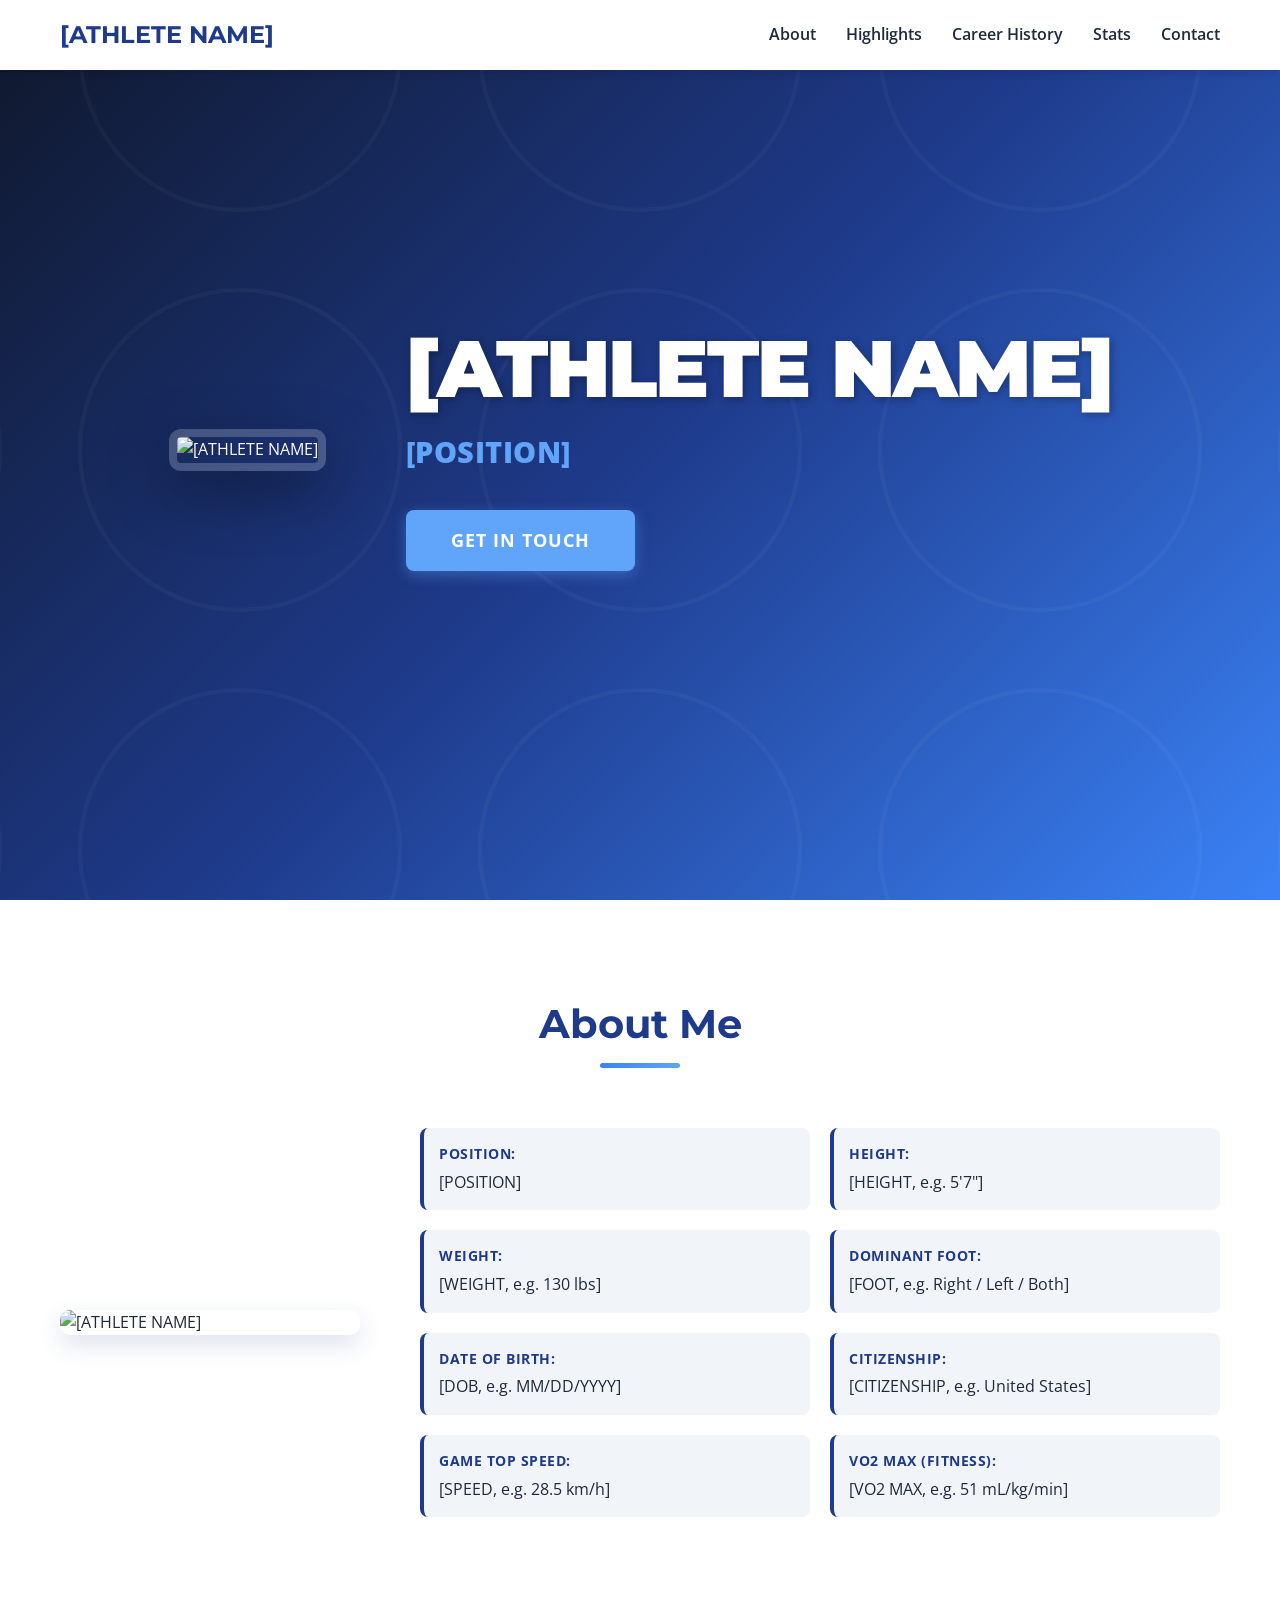
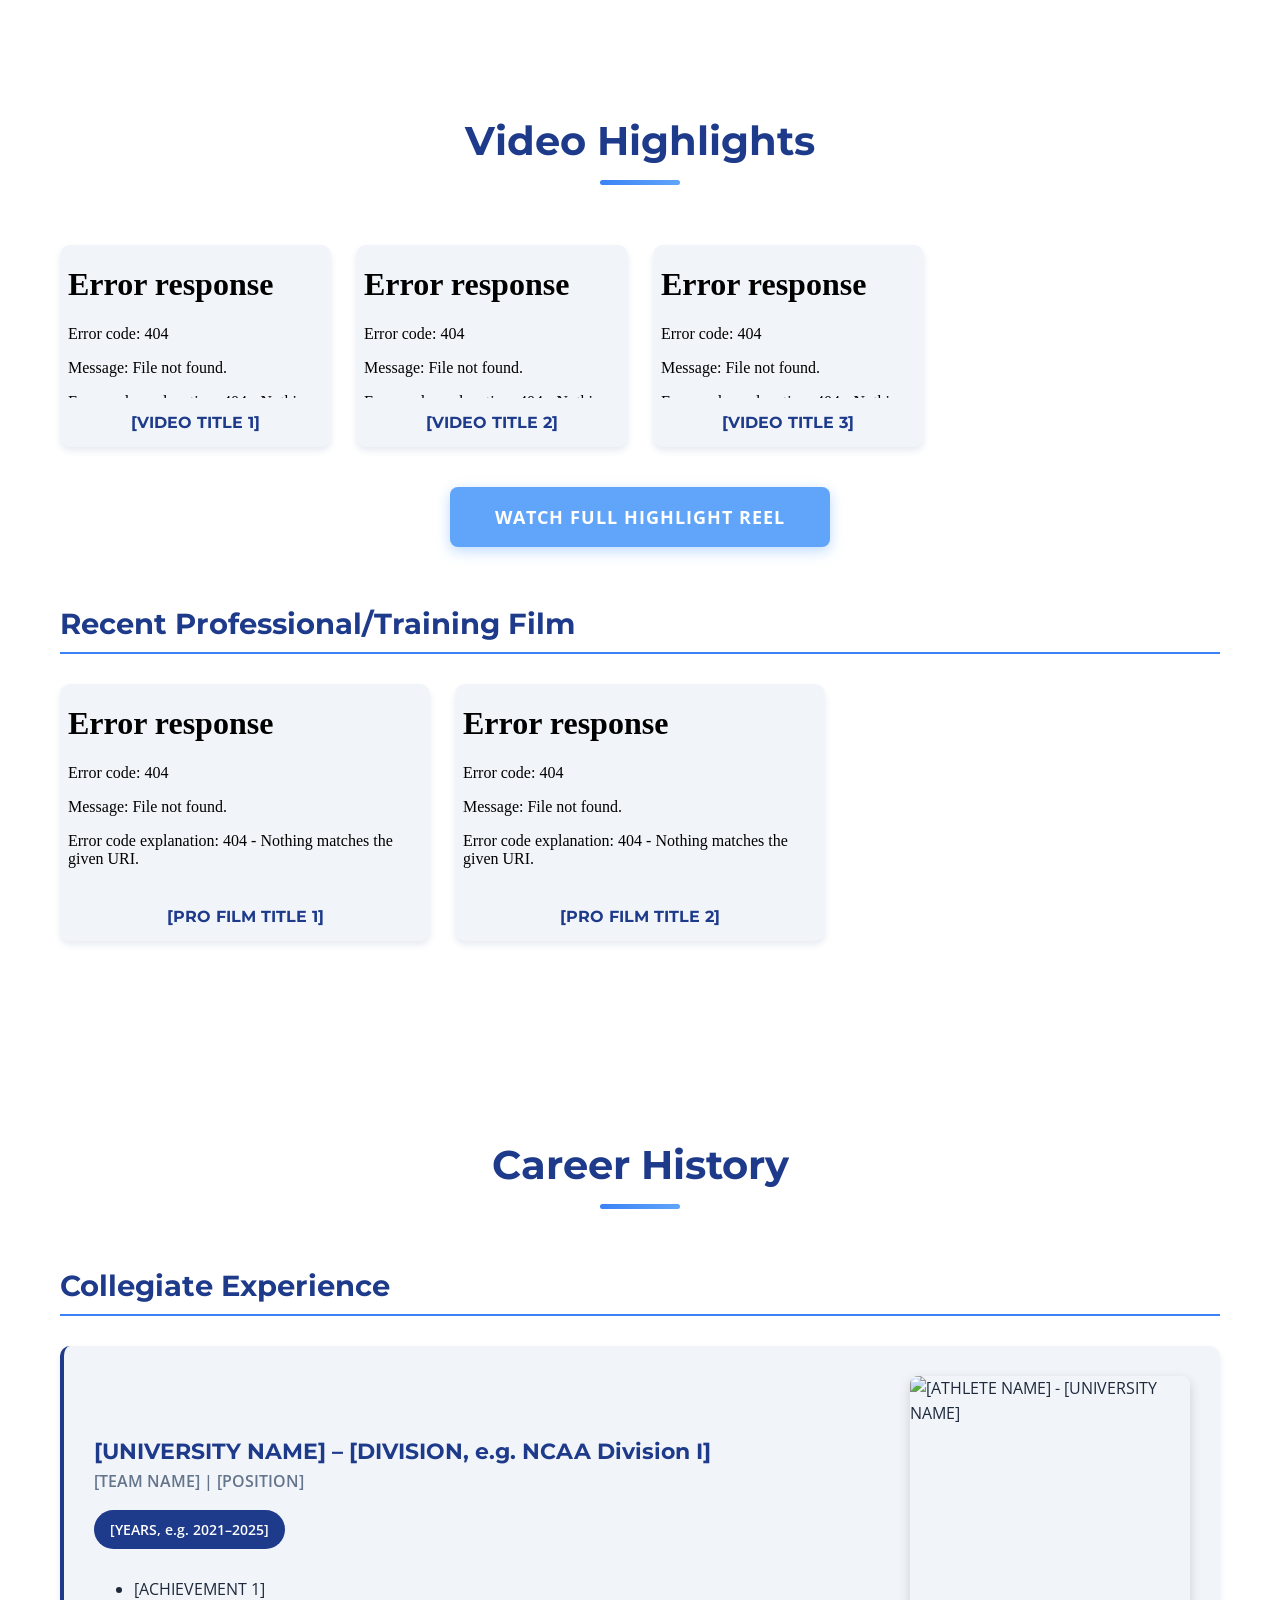
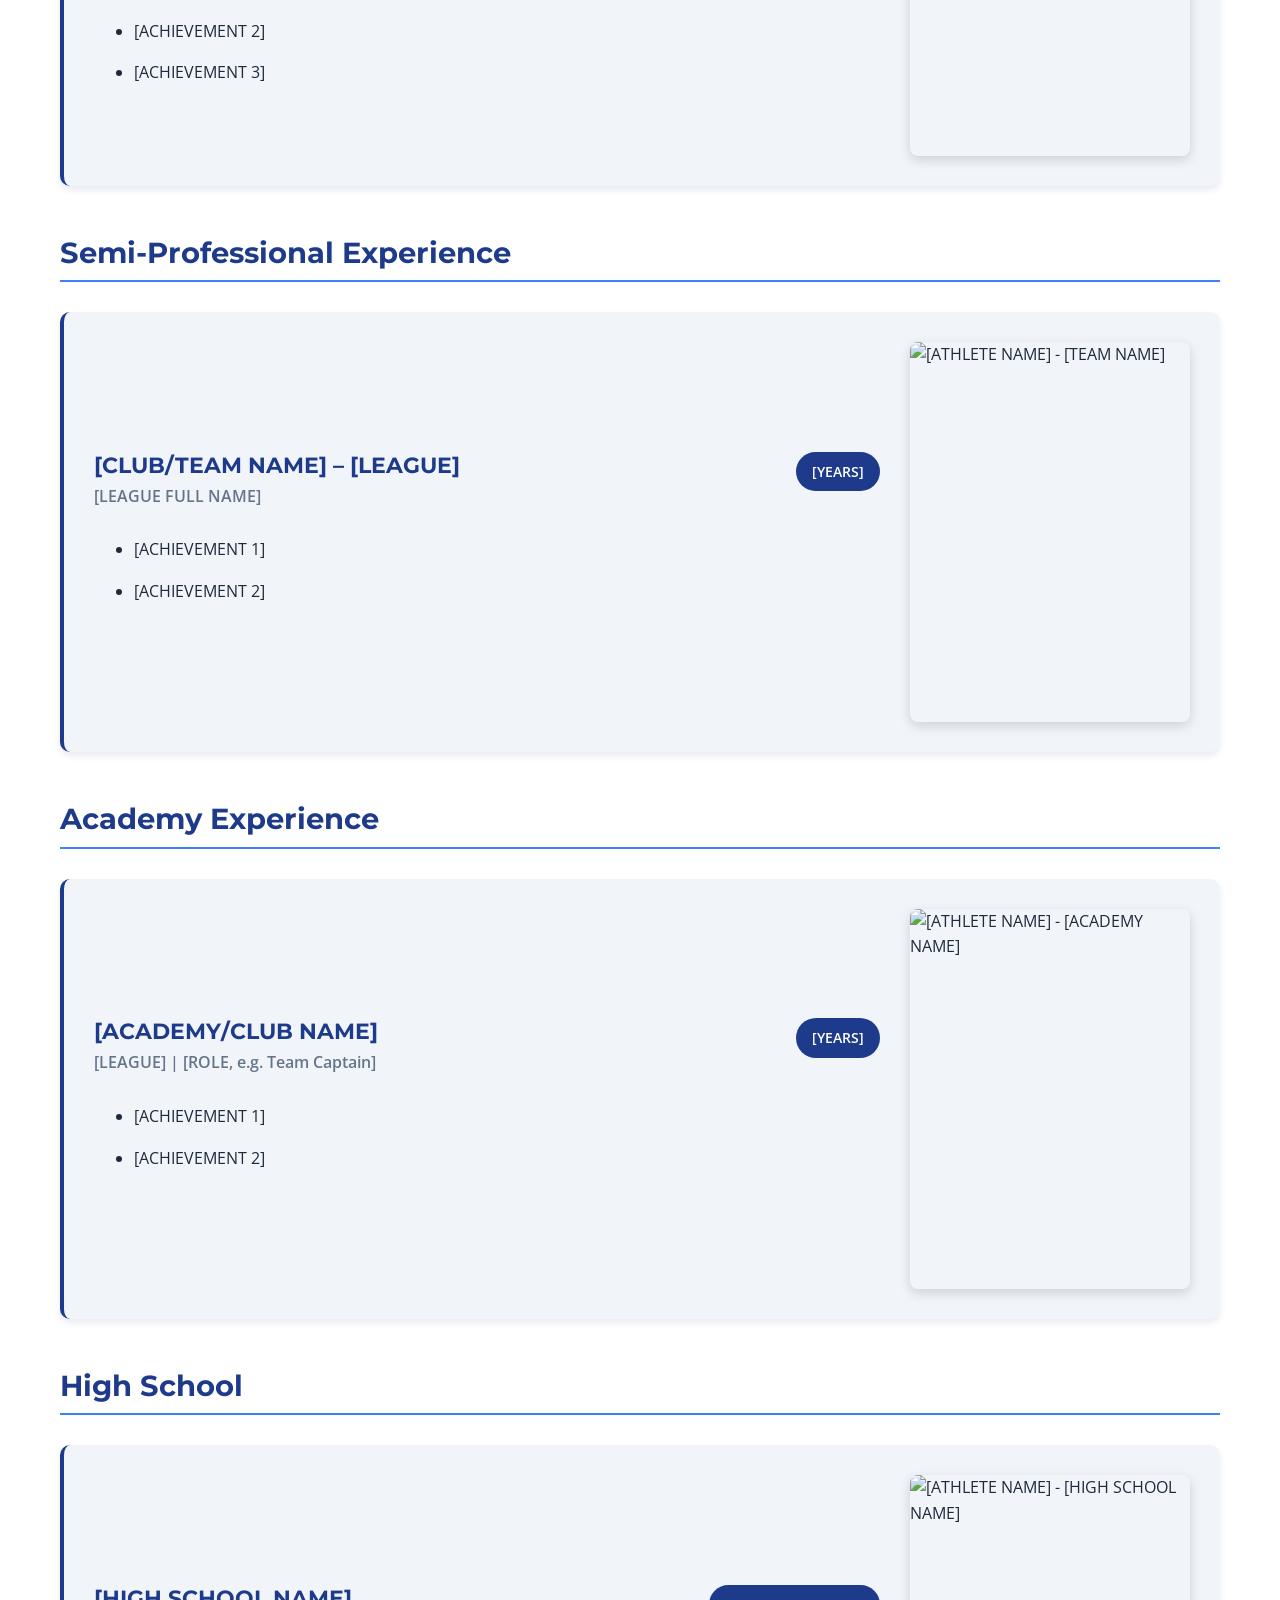
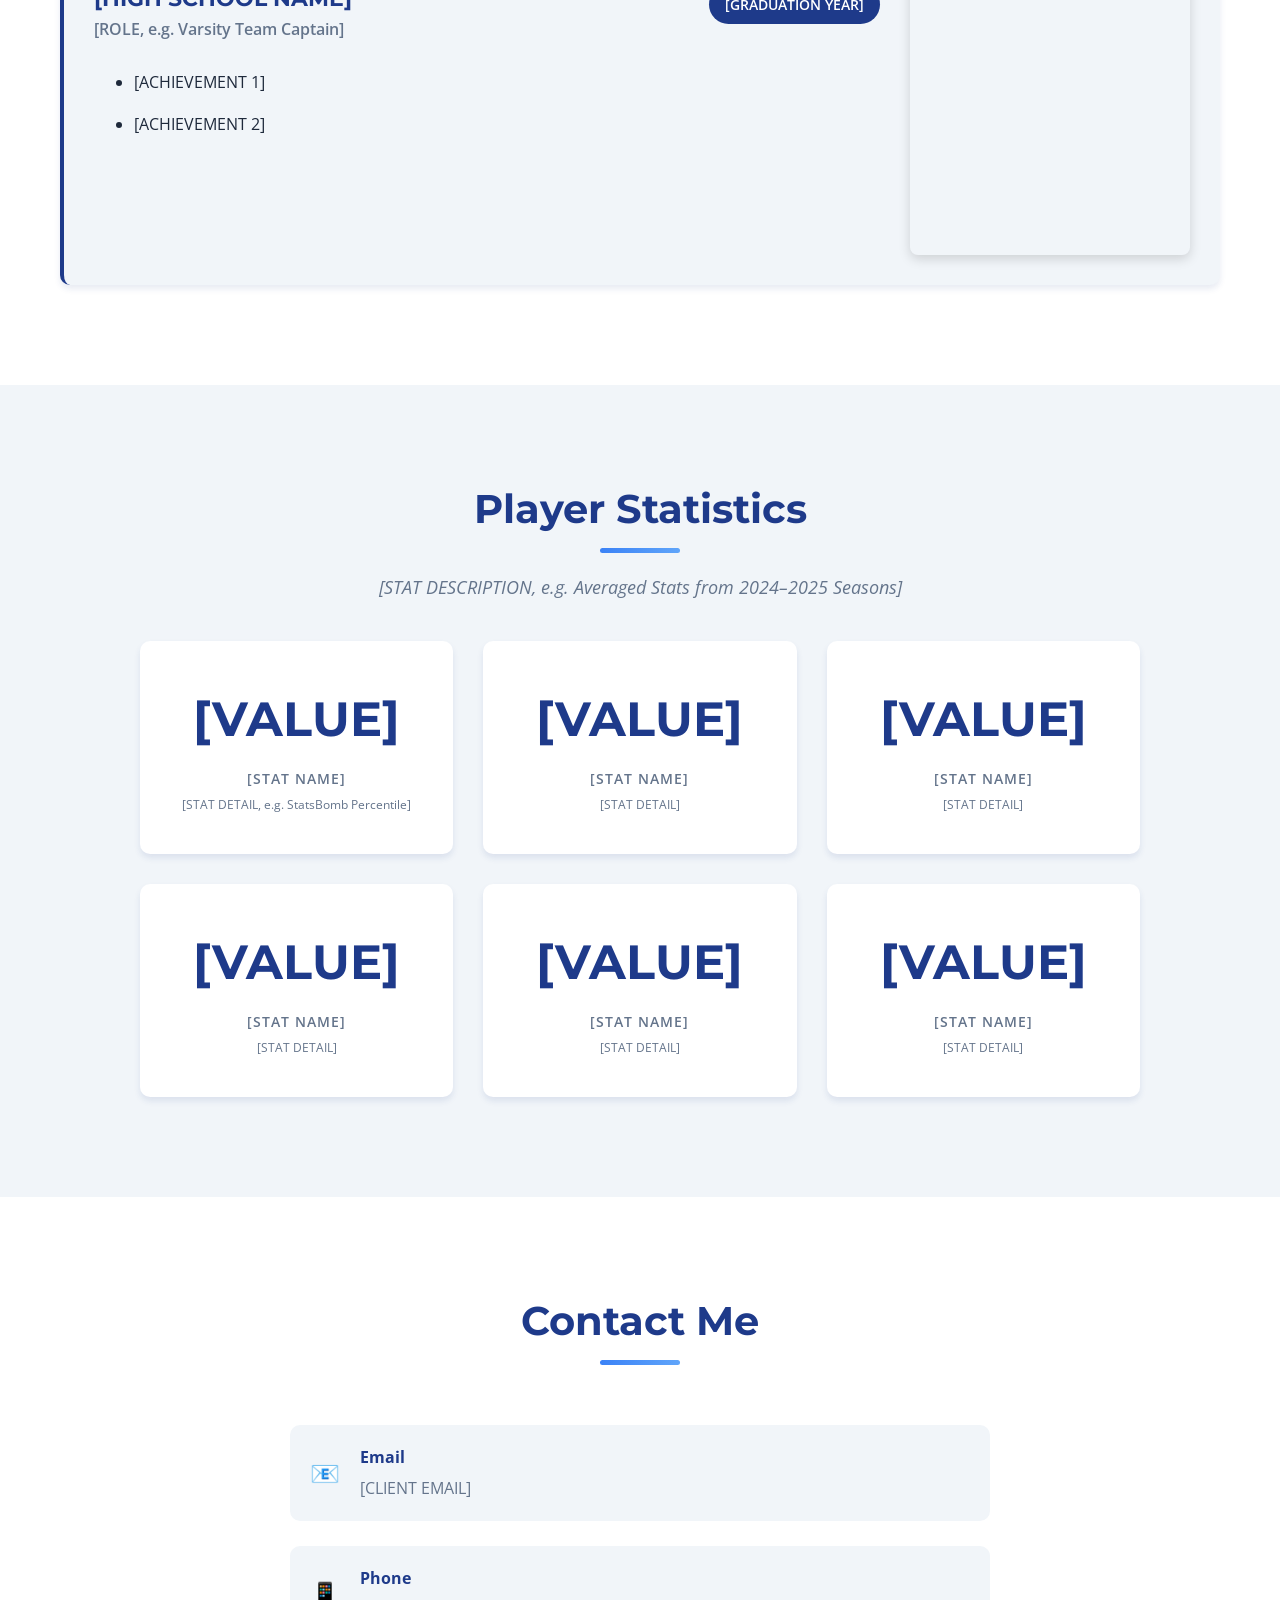
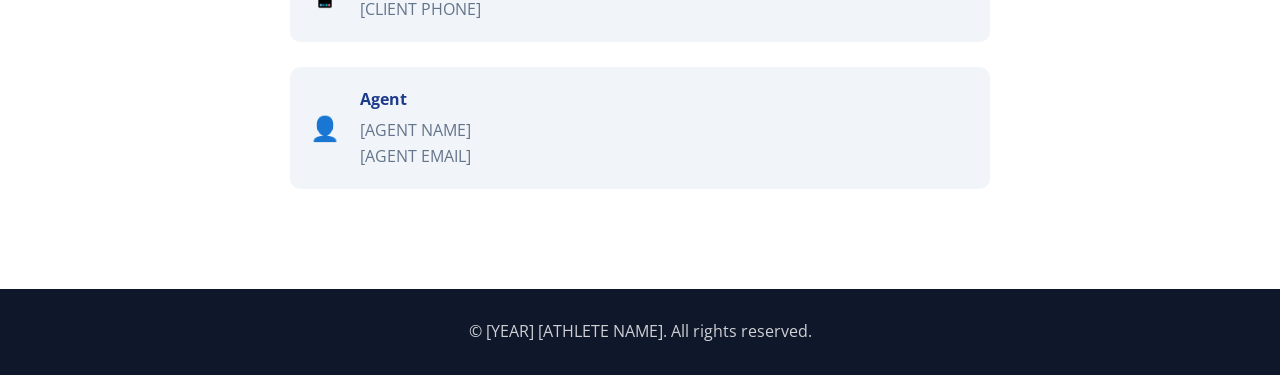
==== _template/index.html @ 20b9f5bf "Initial business template and demo client site Co-Authored-By: Claude Sonnet 4.6 <noreply@anthropic." ====
<!DOCTYPE html>
<html lang="en">
<head>
    <meta charset="UTF-8">
    <meta name="viewport" content="width=device-width, initial-scale=1.0">
    <title>[ATHLETE NAME] | [SPORT] CV</title>
    <link rel="stylesheet" href="styles.css">
    <!-- Google Analytics: Replace G-XXXXXXXXXX with client's GA measurement ID, or remove this block if not using Analytics -->
    <script async src="https://www.googletagmanager.com/gtag/js?id=G-XXXXXXXXXX"></script>
    <script>
        window.dataLayer = window.dataLayer || [];
        function gtag(){dataLayer.push(arguments);}
        gtag('js', new Date());
        gtag('config', 'G-XXXXXXXXXX');
    </script>
    <link rel="preconnect" href="https://fonts.googleapis.com">
    <link rel="preconnect" href="https://fonts.gstatic.com" crossorigin>
    <link href="https://fonts.googleapis.com/css2?family=Montserrat:wght@400;600;700&family=Open+Sans:wght@400;600&display=swap" rel="stylesheet">
</head>
<body>
    <!-- Navigation -->
    <nav class="navbar">
        <div class="nav-container">
            <a href="#" class="nav-logo">[ATHLETE NAME]</a>
            <ul class="nav-menu">
                <li><a href="#about">About</a></li>
                <li><a href="#highlights">Highlights</a></li>
                <li><a href="#career">Career History</a></li>
                <li><a href="#stats">Stats</a></li>
                <li><a href="#contact">Contact</a></li>
            </ul>
            <button class="nav-toggle" aria-label="Toggle navigation">
                <span></span>
                <span></span>
                <span></span>
            </button>
        </div>
    </nav>

    <!-- Hero Section -->
    <!-- IMAGE: Replace hero-photo.jpg with client's action/hero photo -->
    <header class="hero">
        <div class="hero-content">
            <div class="hero-image">
                <img src="hero-photo.jpg" alt="[ATHLETE NAME]">
            </div>
            <div class="hero-text">
                <h1>[ATHLETE NAME]</h1>
                <p class="hero-position"><span>[POSITION]</span></p>
                <a href="#contact" class="btn btn-primary">Get In Touch</a>
            </div>
        </div>
    </header>

    <!-- About Section -->
    <section id="about" class="section about">
        <div class="container">
            <h2 class="section-title">About Me</h2>
            <div class="about-content">
                <!-- IMAGE: Replace head.jpg with client's headshot/profile photo -->
                <div class="about-image">
                    <img src="head.jpg" alt="[ATHLETE NAME]" class="profile-photo">
                </div>
                <div class="about-text">
                    <div class="about-details">
                        <div class="detail-item">
                            <strong>Position:</strong>
                            <span>[POSITION]</span>
                        </div>
                        <div class="detail-item">
                            <strong>Height:</strong>
                            <span>[HEIGHT, e.g. 5'7"]</span>
                        </div>
                        <div class="detail-item">
                            <strong>Weight:</strong>
                            <span>[WEIGHT, e.g. 130 lbs]</span>
                        </div>
                        <div class="detail-item">
                            <strong>Dominant Foot:</strong>
                            <span>[FOOT, e.g. Right / Left / Both]</span>
                        </div>
                        <div class="detail-item">
                            <strong>Date of Birth:</strong>
                            <span>[DOB, e.g. MM/DD/YYYY]</span>
                        </div>
                        <div class="detail-item">
                            <strong>Citizenship:</strong>
                            <span>[CITIZENSHIP, e.g. United States]</span>
                        </div>
                        <!-- OPTIONAL: Remove or replace the two stats below if client doesn't have this data -->
                        <div class="detail-item">
                            <strong>Game Top Speed:</strong>
                            <span>[SPEED, e.g. 28.5 km/h]</span>
                        </div>
                        <div class="detail-item">
                            <strong>VO2 Max (Fitness):</strong>
                            <span>[VO2 MAX, e.g. 51 mL/kg/min]</span>
                        </div>
                    </div>
                </div>
            </div>
        </div>
    </section>

    <!-- Highlights Section -->
    <!-- VIDEO: Replace each YouTube embed URL with the client's highlight video URLs -->
    <!-- To get the embed URL: on YouTube, click Share > Embed, copy the src value -->
    <!-- To clip a specific part of a video, add ?start=SECONDS&end=SECONDS to the URL -->
    <section id="highlights" class="section highlights">
        <div class="container">
            <h2 class="section-title">Video Highlights</h2>
            <div class="highlights-grid">
                <div class="highlight-card">
                    <div class="video-container">
                        <iframe src="[YOUTUBE EMBED URL 1]" title="[VIDEO TITLE 1]" frameborder="0" allow="accelerometer; autoplay; clipboard-write; encrypted-media; gyroscope; picture-in-picture" allowfullscreen></iframe>
                    </div>
                    <h4>[VIDEO TITLE 1]</h4>
                </div>
                <div class="highlight-card">
                    <div class="video-container">
                        <iframe src="[YOUTUBE EMBED URL 2]" title="[VIDEO TITLE 2]" frameborder="0" allow="accelerometer; autoplay; clipboard-write; encrypted-media; gyroscope; picture-in-picture" allowfullscreen></iframe>
                    </div>
                    <h4>[VIDEO TITLE 2]</h4>
                </div>
                <div class="highlight-card">
                    <div class="video-container">
                        <iframe src="[YOUTUBE EMBED URL 3]" title="[VIDEO TITLE 3]" frameborder="0" allow="accelerometer; autoplay; clipboard-write; encrypted-media; gyroscope; picture-in-picture" allowfullscreen></iframe>
                    </div>
                    <h4>[VIDEO TITLE 3]</h4>
                </div>
                <!-- Add or remove highlight-card blocks as needed -->
            </div>
            <div class="full-video-link">
                <!-- LINK: Replace with the full YouTube link to the client's highlight reel -->
                <a href="[FULL YOUTUBE VIDEO URL]" target="_blank" class="btn btn-primary">Watch Full Highlight Reel</a>
            </div>

            <!-- OPTIONAL: Remove this entire block if client has no professional/training film -->
            <h3 class="career-category-title" style="margin-top: 60px;">Recent Professional/Training Film</h3>
            <div class="pro-film-grid">
                <div class="highlight-card">
                    <div class="video-container">
                        <iframe src="[PRO FILM EMBED URL 1]" title="[PRO FILM TITLE 1]" frameborder="0" allow="accelerometer; autoplay; clipboard-write; encrypted-media; gyroscope; picture-in-picture" allowfullscreen></iframe>
                    </div>
                    <h4>[PRO FILM TITLE 1]</h4>
                </div>
                <div class="highlight-card">
                    <div class="video-container">
                        <iframe src="[PRO FILM EMBED URL 2]" title="[PRO FILM TITLE 2]" frameborder="0" allow="accelerometer; autoplay; clipboard-write; encrypted-media; gyroscope; picture-in-picture" allowfullscreen></iframe>
                    </div>
                    <h4>[PRO FILM TITLE 2]</h4>
                </div>
            </div>
        </div>
    </section>

    <!-- Career History Section -->
    <!-- Copy/paste career-item blocks as needed. Remove any category sections that don't apply. -->
    <section id="career" class="section career">
        <div class="container">
            <h2 class="section-title">Career History</h2>

            <!-- COLLEGIATE EXPERIENCE: Remove this block if client has no college experience -->
            <div class="career-category">
                <h3 class="career-category-title">Collegiate Experience</h3>

                <div class="career-item">
                    <div class="career-content">
                        <div class="career-header">
                            <div>
                                <h4>[UNIVERSITY NAME] – [DIVISION, e.g. NCAA Division I]</h4>
                                <p class="career-role">[TEAM NAME] | [POSITION]</p>
                            </div>
                            <span class="career-year">[YEARS, e.g. 2021–2025]</span>
                        </div>
                        <ul class="career-highlights">
                            <li>[ACHIEVEMENT 1]</li>
                            <li>[ACHIEVEMENT 2]</li>
                            <li>[ACHIEVEMENT 3]</li>
                            <!-- Add or remove list items as needed -->
                        </ul>
                    </div>
                    <!-- IMAGE: Replace with the client's college team photo -->
                    <img src="college.jpg" alt="[ATHLETE NAME] - [UNIVERSITY NAME]" class="career-photo">
                </div>

                <!-- Add another career-item block here if client has multiple college stops -->
            </div>

            <!-- SEMI-PROFESSIONAL EXPERIENCE: Remove if not applicable -->
            <div class="career-category">
                <h3 class="career-category-title">Semi-Professional Experience</h3>

                <div class="career-item">
                    <div class="career-content">
                        <div class="career-header">
                            <div>
                                <h4>[CLUB/TEAM NAME] – [LEAGUE]</h4>
                                <p class="career-role">[LEAGUE FULL NAME]</p>
                            </div>
                            <span class="career-year">[YEARS]</span>
                        </div>
                        <ul class="career-highlights">
                            <li>[ACHIEVEMENT 1]</li>
                            <li>[ACHIEVEMENT 2]</li>
                        </ul>
                    </div>
                    <!-- IMAGE: Replace with club/team photo -->
                    <img src="pro.jpg" alt="[ATHLETE NAME] - [TEAM NAME]" class="career-photo">
                </div>
            </div>

            <!-- ACADEMY EXPERIENCE: Remove if not applicable -->
            <div class="career-category">
                <h3 class="career-category-title">Academy Experience</h3>

                <div class="career-item">
                    <div class="career-content">
                        <div class="career-header">
                            <div>
                                <h4>[ACADEMY/CLUB NAME]</h4>
                                <p class="career-role">[LEAGUE] | [ROLE, e.g. Team Captain]</p>
                            </div>
                            <span class="career-year">[YEARS]</span>
                        </div>
                        <ul class="career-highlights">
                            <li>[ACHIEVEMENT 1]</li>
                            <li>[ACHIEVEMENT 2]</li>
                        </ul>
                    </div>
                    <!-- IMAGE: Replace with academy/youth photo -->
                    <img src="academy.jpg" alt="[ATHLETE NAME] - [ACADEMY NAME]" class="career-photo">
                </div>
            </div>

            <!-- HIGH SCHOOL: Remove if not applicable -->
            <div class="career-category">
                <h3 class="career-category-title">High School</h3>

                <div class="career-item">
                    <div class="career-content">
                        <div class="career-header">
                            <div>
                                <h4>[HIGH SCHOOL NAME]</h4>
                                <p class="career-role">[ROLE, e.g. Varsity Team Captain]</p>
                            </div>
                            <span class="career-year">[GRADUATION YEAR]</span>
                        </div>
                        <ul class="career-highlights">
                            <li>[ACHIEVEMENT 1]</li>
                            <li>[ACHIEVEMENT 2]</li>
                        </ul>
                    </div>
                    <!-- IMAGE: Replace with high school photo -->
                    <img src="highschool.jpg" alt="[ATHLETE NAME] - [HIGH SCHOOL NAME]" class="career-photo">
                </div>
            </div>

        </div>
    </section>

    <!-- Stats Section -->
    <!-- Replace each stat-number and stat-label with the client's real stats -->
    <!-- Remove or add stat-card blocks as needed -->
    <section id="stats" class="section stats">
        <div class="container">
            <h2 class="section-title">Player Statistics</h2>
            <p class="stats-subtitle">[STAT DESCRIPTION, e.g. Averaged Stats from 2024–2025 Seasons]</p>
            <div class="stats-grid">
                <div class="stat-card">
                    <div class="stat-number">[VALUE]</div>
                    <div class="stat-label">[STAT NAME]</div>
                    <div class="stat-detail">[STAT DETAIL, e.g. StatsBomb Percentile]</div>
                </div>
                <div class="stat-card">
                    <div class="stat-number">[VALUE]</div>
                    <div class="stat-label">[STAT NAME]</div>
                    <div class="stat-detail">[STAT DETAIL]</div>
                </div>
                <div class="stat-card">
                    <div class="stat-number">[VALUE]</div>
                    <div class="stat-label">[STAT NAME]</div>
                    <div class="stat-detail">[STAT DETAIL]</div>
                </div>
                <div class="stat-card">
                    <div class="stat-number">[VALUE]</div>
                    <div class="stat-label">[STAT NAME]</div>
                    <div class="stat-detail">[STAT DETAIL]</div>
                </div>
                <div class="stat-card">
                    <div class="stat-number">[VALUE]</div>
                    <div class="stat-label">[STAT NAME]</div>
                    <div class="stat-detail">[STAT DETAIL]</div>
                </div>
                <div class="stat-card">
                    <div class="stat-number">[VALUE]</div>
                    <div class="stat-label">[STAT NAME]</div>
                    <div class="stat-detail">[STAT DETAIL]</div>
                </div>
            </div>
        </div>
    </section>

    <!-- Contact Section -->
    <section id="contact" class="section contact">
        <div class="container">
            <h2 class="section-title">Contact Me</h2>
            <div class="contact-content">
                <div class="contact-info">
                    <div class="contact-item">
                        <span class="contact-icon">📧</span>
                        <div>
                            <strong>Email</strong>
                            <p><a href="mailto:[CLIENT EMAIL]">[CLIENT EMAIL]</a></p>
                        </div>
                    </div>
                    <div class="contact-item">
                        <span class="contact-icon">📱</span>
                        <div>
                            <strong>Phone</strong>
                            <p><a href="tel:[CLIENT PHONE]">[CLIENT PHONE]</a></p>
                        </div>
                    </div>
                    <!-- OPTIONAL: Remove agent block if client has no agent -->
                    <div class="contact-item">
                        <span class="contact-icon">👤</span>
                        <div>
                            <strong>Agent</strong>
                            <p>[AGENT NAME]</p>
                            <p><a href="mailto:[AGENT EMAIL]">[AGENT EMAIL]</a></p>
                        </div>
                    </div>
                </div>
            </div>
        </div>
    </section>

    <!-- Footer -->
    <footer class="footer">
        <div class="container">
            <p>&copy; [YEAR] [ATHLETE NAME]. All rights reserved.</p>
        </div>
    </footer>

    <script src="script.js"></script>
</body>
</html>
---- _template/styles.css ----
/* CSS Variables */
:root {
    --primary-color: #1e3a8a;
    --primary-dark: #0f172a;
    --secondary-color: #3b82f6;
    --accent-color: #60a5fa;
    --text-color: #1e293b;
    --text-light: #64748b;
    --background: #ffffff;
    --background-alt: #f1f5f9;
    --border-color: #cbd5e1;
    --shadow: 0 4px 6px rgba(30, 58, 138, 0.1);
    --shadow-lg: 0 10px 25px rgba(30, 58, 138, 0.15);
    --transition: all 0.3s ease;
}

/* Reset & Base */
* {
    margin: 0;
    padding: 0;
    box-sizing: border-box;
}

html {
    scroll-behavior: smooth;
}

body {
    font-family: 'Open Sans', sans-serif;
    color: var(--text-color);
    line-height: 1.6;
    background: var(--background);
}

h1, h2, h3, h4, h5, h6 {
    font-family: 'Montserrat', sans-serif;
    font-weight: 700;
    line-height: 1.2;
}

a {
    text-decoration: none;
    color: inherit;
    transition: var(--transition);
}

img {
    max-width: 100%;
    height: auto;
}

.container {
    max-width: 1200px;
    margin: 0 auto;
    padding: 0 20px;
}

/* Navigation */
.navbar {
    position: fixed;
    top: 0;
    left: 0;
    right: 0;
    background: var(--background);
    box-shadow: var(--shadow);
    z-index: 1000;
}

.nav-container {
    max-width: 1200px;
    margin: 0 auto;
    padding: 0 20px;
    display: flex;
    justify-content: space-between;
    align-items: center;
    height: 70px;
}

.nav-logo {
    font-family: 'Montserrat', sans-serif;
    font-size: 1.5rem;
    font-weight: 700;
    color: var(--primary-color);
}

.nav-menu {
    display: flex;
    list-style: none;
    gap: 30px;
}

.nav-menu a {
    font-weight: 600;
    color: var(--text-color);
    padding: 5px 0;
    position: relative;
}

.nav-menu a::after {
    content: '';
    position: absolute;
    bottom: 0;
    left: 0;
    width: 0;
    height: 2px;
    background: var(--primary-color);
    transition: var(--transition);
}

.nav-menu a:hover::after {
    width: 100%;
}

.nav-toggle {
    display: none;
    flex-direction: column;
    gap: 5px;
    background: none;
    border: none;
    cursor: pointer;
    padding: 5px;
}

.nav-toggle span {
    width: 25px;
    height: 3px;
    background: var(--text-color);
    border-radius: 2px;
    transition: var(--transition);
}

/* Hero Section */
.hero {
    height: 100vh;
    min-height: 700px;
    display: flex;
    align-items: center;
    justify-content: center;
    background: linear-gradient(135deg, #0f172a 0%, #1e3a8a 50%, #3b82f6 100%);
    color: white;
    padding: 0 20px;
    position: relative;
    overflow: hidden;
}

.hero::before {
    content: '';
    position: absolute;
    top: 0;
    left: 0;
    right: 0;
    bottom: 0;
    background: url('data:image/svg+xml,<svg xmlns="http://www.w3.org/2000/svg" viewBox="0 0 100 100"><circle cx="50" cy="50" r="40" fill="none" stroke="rgba(255,255,255,0.03)" stroke-width="1"/></svg>') center/400px repeat;
    pointer-events: none;
}

.hero-content {
    position: relative;
    z-index: 1;
    display: flex;
    align-items: center;
    gap: 80px;
    max-width: 1200px;
    margin: 0 auto;
}

.hero-image {
    flex-shrink: 0;
}

.hero-image img {
    width: 400px;
    height: 500px;
    border-radius: 12px;
    object-fit: cover;
    object-position: center top;
    border: 8px solid rgba(255, 255, 255, 0.2);
    box-shadow: 0 20px 60px rgba(0, 0, 0, 0.4);
}

.hero-text {
    text-align: left;
}

.hero h1 {
    font-size: 5rem;
    margin-bottom: 20px;
    text-shadow: 2px 2px 8px rgba(0, 0, 0, 0.3);
    font-weight: 900;
    letter-spacing: -2px;
    line-height: 1;
}

.hero-subtitle {
    font-size: 1.5rem;
    margin-bottom: 10px;
    opacity: 0.9;
    display: none;
}

.hero-position {
    font-size: 1.8rem;
    margin-bottom: 35px;
    font-weight: 700;
    letter-spacing: 0.5px;
}

.hero-position span {
    color: #60a5fa;
    font-weight: 800;
}

/* Buttons */
.btn {
    display: inline-block;
    padding: 16px 45px;
    border-radius: 8px;
    font-weight: 700;
    font-size: 1.1rem;
    cursor: pointer;
    transition: var(--transition);
    border: none;
    text-transform: uppercase;
    letter-spacing: 1px;
}

.btn-primary {
    background: #60a5fa;
    color: white;
    box-shadow: 0 4px 14px rgba(96, 165, 250, 0.4);
}

.btn-primary:hover {
    background: #3b82f6;
    transform: translateY(-3px);
    box-shadow: 0 8px 20px rgba(59, 130, 246, 0.5);
}

/* Sections */
.section {
    padding: 100px 0;
}

.section-title {
    font-size: 2.5rem;
    text-align: center;
    margin-bottom: 60px;
    color: var(--primary-color);
    position: relative;
}

.section-title::after {
    content: '';
    display: block;
    width: 80px;
    height: 5px;
    background: linear-gradient(90deg, var(--secondary-color), var(--accent-color));
    margin: 15px auto 0;
    border-radius: 3px;
}

/* About Section */
.about {
    background: var(--background);
}

.about-content {
    display: grid;
    grid-template-columns: 300px 1fr;
    gap: 60px;
    align-items: center;
}

.about-image {
    display: flex;
    justify-content: center;
}

.image-placeholder {
    width: 100%;
    aspect-ratio: 3/4;
    background: var(--background-alt);
    border: 3px dashed var(--border-color);
    border-radius: 10px;
    display: flex;
    align-items: center;
    justify-content: center;
    color: var(--text-light);
    font-weight: 600;
}

.profile-photo {
    width: 100%;
    height: auto;
    border-radius: 10px;
    box-shadow: var(--shadow-lg);
    object-fit: cover;
}

.about-text .lead {
    font-size: 1.2rem;
    margin-bottom: 30px;
    color: var(--text-light);
}

.about-details {
    display: grid;
    grid-template-columns: repeat(2, 1fr);
    gap: 20px;
}

.detail-item {
    padding: 15px;
    background: var(--background-alt);
    border-radius: 8px;
    border-left: 4px solid var(--primary-color);
}

.detail-item strong {
    display: block;
    color: var(--primary-color);
    margin-bottom: 5px;
    font-size: 0.85rem;
    text-transform: uppercase;
    letter-spacing: 0.5px;
}

/* Stats Section */
.stats {
    background: var(--background-alt);
}

.stats-grid {
    display: grid;
    grid-template-columns: repeat(3, 1fr);
    gap: 30px;
    max-width: 1000px;
    margin: 0 auto;
}

.stat-card {
    background: var(--background);
    padding: 40px 20px;
    text-align: center;
    border-radius: 10px;
    box-shadow: var(--shadow);
    transition: var(--transition);
}

.stat-card:hover {
    transform: translateY(-5px);
    box-shadow: var(--shadow-lg);
}

.stat-number {
    font-family: 'Montserrat', sans-serif;
    font-size: 3rem;
    font-weight: 700;
    color: var(--primary-color);
    margin-bottom: 10px;
}

.stat-label {
    color: var(--text-light);
    font-weight: 600;
    text-transform: uppercase;
    font-size: 0.85rem;
    letter-spacing: 1px;
}

.season-stats h3 {
    text-align: center;
    margin-bottom: 30px;
    color: var(--text-color);
}

.stats-table {
    width: 100%;
    border-collapse: collapse;
    background: var(--background);
    border-radius: 10px;
    overflow: hidden;
    box-shadow: var(--shadow);
}

.stats-table th,
.stats-table td {
    padding: 15px 20px;
    text-align: left;
}

.stats-table th {
    background: var(--primary-color);
    color: white;
    font-weight: 600;
    text-transform: uppercase;
    font-size: 0.85rem;
    letter-spacing: 0.5px;
}

.stats-table tr:nth-child(even) {
    background: var(--background-alt);
}

.stats-table tr:hover {
    background: rgba(26, 95, 42, 0.05);
}

/* Highlights Section */
.highlights {
    background: var(--background);
}

.highlights-grid {
    display: grid;
    grid-template-columns: repeat(4, 1fr);
    gap: 25px;
    margin-bottom: 40px;
}

.highlight-card {
    background: var(--background-alt);
    border-radius: 10px;
    overflow: hidden;
    box-shadow: var(--shadow);
    transition: var(--transition);
}

.highlight-card:hover {
    transform: translateY(-5px);
    box-shadow: var(--shadow-lg);
}

.video-container {
    position: relative;
    width: 100%;
    padding-bottom: 56.25%;
    height: 0;
    overflow: hidden;
}

.video-container iframe {
    position: absolute;
    top: 0;
    left: 0;
    width: 100%;
    height: 100%;
    border: none;
}

.highlight-card h4 {
    padding: 15px 15px;
    color: var(--primary-color);
    text-align: center;
    font-size: 1rem;
}

.full-video-link {
    text-align: center;
    margin-top: 20px;
}

.pro-film-grid {
    display: grid;
    grid-template-columns: repeat(3, 1fr);
    gap: 25px;
}

/* Achievements Section */
.achievements {
    background: var(--background-alt);
}

.achievements-grid {
    display: grid;
    grid-template-columns: repeat(4, 1fr);
    gap: 30px;
}

.achievement-card {
    background: var(--background);
    padding: 30px;
    text-align: center;
    border-radius: 10px;
    box-shadow: var(--shadow);
    transition: var(--transition);
}

.achievement-card:hover {
    transform: translateY(-5px);
    box-shadow: var(--shadow-lg);
}

.achievement-icon {
    font-size: 3rem;
    margin-bottom: 15px;
}

.achievement-card h4 {
    color: var(--primary-color);
    margin-bottom: 5px;
}

.achievement-card > p {
    color: var(--text-light);
    font-size: 0.9rem;
}

.achievement-desc {
    margin-top: 10px;
}

/* Career History Section */
.career {
    background: var(--background);
}

.career-category {
    margin-bottom: 50px;
}

.career-category:last-child {
    margin-bottom: 0;
}

.career-category-title {
    font-size: 1.8rem;
    color: var(--primary-color);
    margin-bottom: 30px;
    padding-bottom: 10px;
    border-bottom: 2px solid var(--secondary-color);
}

.career-item {
    background: var(--background-alt);
    padding: 30px;
    border-radius: 10px;
    margin-bottom: 25px;
    border-left: 4px solid var(--primary-color);
    box-shadow: var(--shadow);
    transition: var(--transition);
    position: relative;
    display: grid;
    grid-template-columns: 1fr 280px;
    gap: 30px;
    align-items: center;
}

.career-content {
    display: flex;
    flex-direction: column;
}

.career-photo {
    width: 100%;
    height: 380px;
    object-fit: cover;
    object-position: center 30%;
    border-radius: 8px;
    box-shadow: 0 4px 12px rgba(0, 0, 0, 0.15);
    order: 2;
}

.career-item:hover {
    box-shadow: var(--shadow-lg);
    transform: translateX(5px);
}

.career-item:last-child {
    margin-bottom: 0;
}

.career-header {
    display: flex;
    justify-content: space-between;
    align-items: flex-start;
    margin-bottom: 20px;
    flex-wrap: wrap;
    gap: 15px;
}

.career-header h4 {
    font-size: 1.4rem;
    color: var(--primary-color);
    margin-bottom: 5px;
}

.career-role {
    color: var(--text-light);
    font-weight: 600;
    font-size: 1rem;
}

.career-year {
    background: var(--primary-color);
    color: white;
    padding: 8px 16px;
    border-radius: 20px;
    font-weight: 600;
    font-size: 0.9rem;
    white-space: nowrap;
}

.career-highlights {
    list-style: disc;
    padding-left: 25px;
}

.career-highlights li {
    padding: 8px 0;
    color: var(--text-color);
    line-height: 1.6;
    margin-left: 15px;
}

.career-highlights li strong {
    color: var(--primary-color);
}

/* Stats Section Enhancements */
.stats-subtitle {
    text-align: center;
    font-size: 1.1rem;
    color: var(--text-light);
    margin-top: -40px;
    margin-bottom: 40px;
    font-style: italic;
}

.stat-detail {
    font-size: 0.75rem;
    color: var(--text-light);
    margin-top: 5px;
}

.stats-note {
    text-align: center;
    color: var(--text-light);
    margin-top: 20px;
    font-size: 0.95rem;
}

/* Contact Section */
.contact {
    background: var(--background);
}

.contact-content {
    max-width: 700px;
    margin: 0 auto;
}

.contact-info {
    display: flex;
    flex-direction: column;
    gap: 25px;
}

.contact-item {
    display: flex;
    align-items: center;
    gap: 20px;
    padding: 20px;
    background: var(--background-alt);
    border-radius: 10px;
}

.contact-icon {
    font-size: 1.5rem;
}

.contact-item strong {
    display: block;
    color: var(--primary-color);
    margin-bottom: 5px;
}

.contact-item p {
    color: var(--text-light);
}

.social-links {
    text-align: center;
    padding: 30px;
    background: var(--background-alt);
    border-radius: 10px;
}

.social-links h4 {
    margin-bottom: 20px;
    color: var(--primary-color);
}

.social-icons {
    display: flex;
    justify-content: center;
    gap: 20px;
}

.social-link {
    padding: 10px 20px;
    background: var(--primary-color);
    color: white;
    border-radius: 5px;
    font-weight: 600;
    font-size: 0.9rem;
}

.social-link:hover {
    background: var(--primary-dark);
}

/* Footer */
.footer {
    background: var(--primary-dark);
    color: white;
    text-align: center;
    padding: 30px 20px;
}

.footer p {
    opacity: 0.8;
}

/* Responsive Design */
@media (max-width: 992px) {
    .about-content {
        grid-template-columns: 1fr;
        gap: 40px;
    }

    .about-image {
        position: static;
        max-width: 300px;
        margin: 0 auto;
    }

    .stats-grid {
        grid-template-columns: repeat(2, 1fr);
    }

    .highlights-grid {
        grid-template-columns: repeat(3, 1fr);
    }

    .achievements-grid {
        grid-template-columns: repeat(2, 1fr);
    }

    .career-header {
        flex-direction: column;
        align-items: flex-start;
    }

    .career-item {
        grid-template-columns: 1fr;
    }

    .career-photo {
        order: -1;
        height: 350px;
    }

    .stats-grid {
        grid-template-columns: repeat(3, 1fr);
    }
}

@media (max-width: 768px) {
    .nav-menu {
        position: fixed;
        top: 70px;
        left: 0;
        right: 0;
        background: var(--background);
        flex-direction: column;
        padding: 20px;
        gap: 15px;
        box-shadow: var(--shadow);
        transform: translateY(-100%);
        opacity: 0;
        visibility: hidden;
        transition: var(--transition);
    }

    .nav-menu.active {
        transform: translateY(0);
        opacity: 1;
        visibility: visible;
    }

    .nav-toggle {
        display: flex;
    }

    .hero-content {
        flex-direction: column;
        gap: 40px;
        text-align: center;
    }

    .hero-text {
        text-align: center;
    }

    .hero-image img {
        width: 260px;
        height: 340px;
    }

    .hero h1 {
        font-size: 3rem;
    }

    .hero-position {
        font-size: 1.3rem;
    }

    .section {
        padding: 60px 0;
    }

    .section-title {
        font-size: 2rem;
        margin-bottom: 40px;
    }

    .about-details {
        grid-template-columns: 1fr;
    }

    .contact-content {
        grid-template-columns: 1fr;
        gap: 30px;
    }

    .stats-table {
        font-size: 0.9rem;
    }

    .stats-table th,
    .stats-table td {
        padding: 10px;
    }
}

@media (max-width: 576px) {
    .stats-grid {
        grid-template-columns: repeat(2, 1fr);
        gap: 15px;
    }

    .highlights-grid {
        grid-template-columns: repeat(2, 1fr);
    }

    .achievements-grid {
        grid-template-columns: 1fr;
    }

    .social-icons {
        flex-direction: column;
    }

    .hero h1 {
        font-size: 2.5rem;
    }

    .hero-image img {
        width: 220px;
        height: 290px;
    }

    .hero-position {
        font-size: 1.1rem;
    }
}
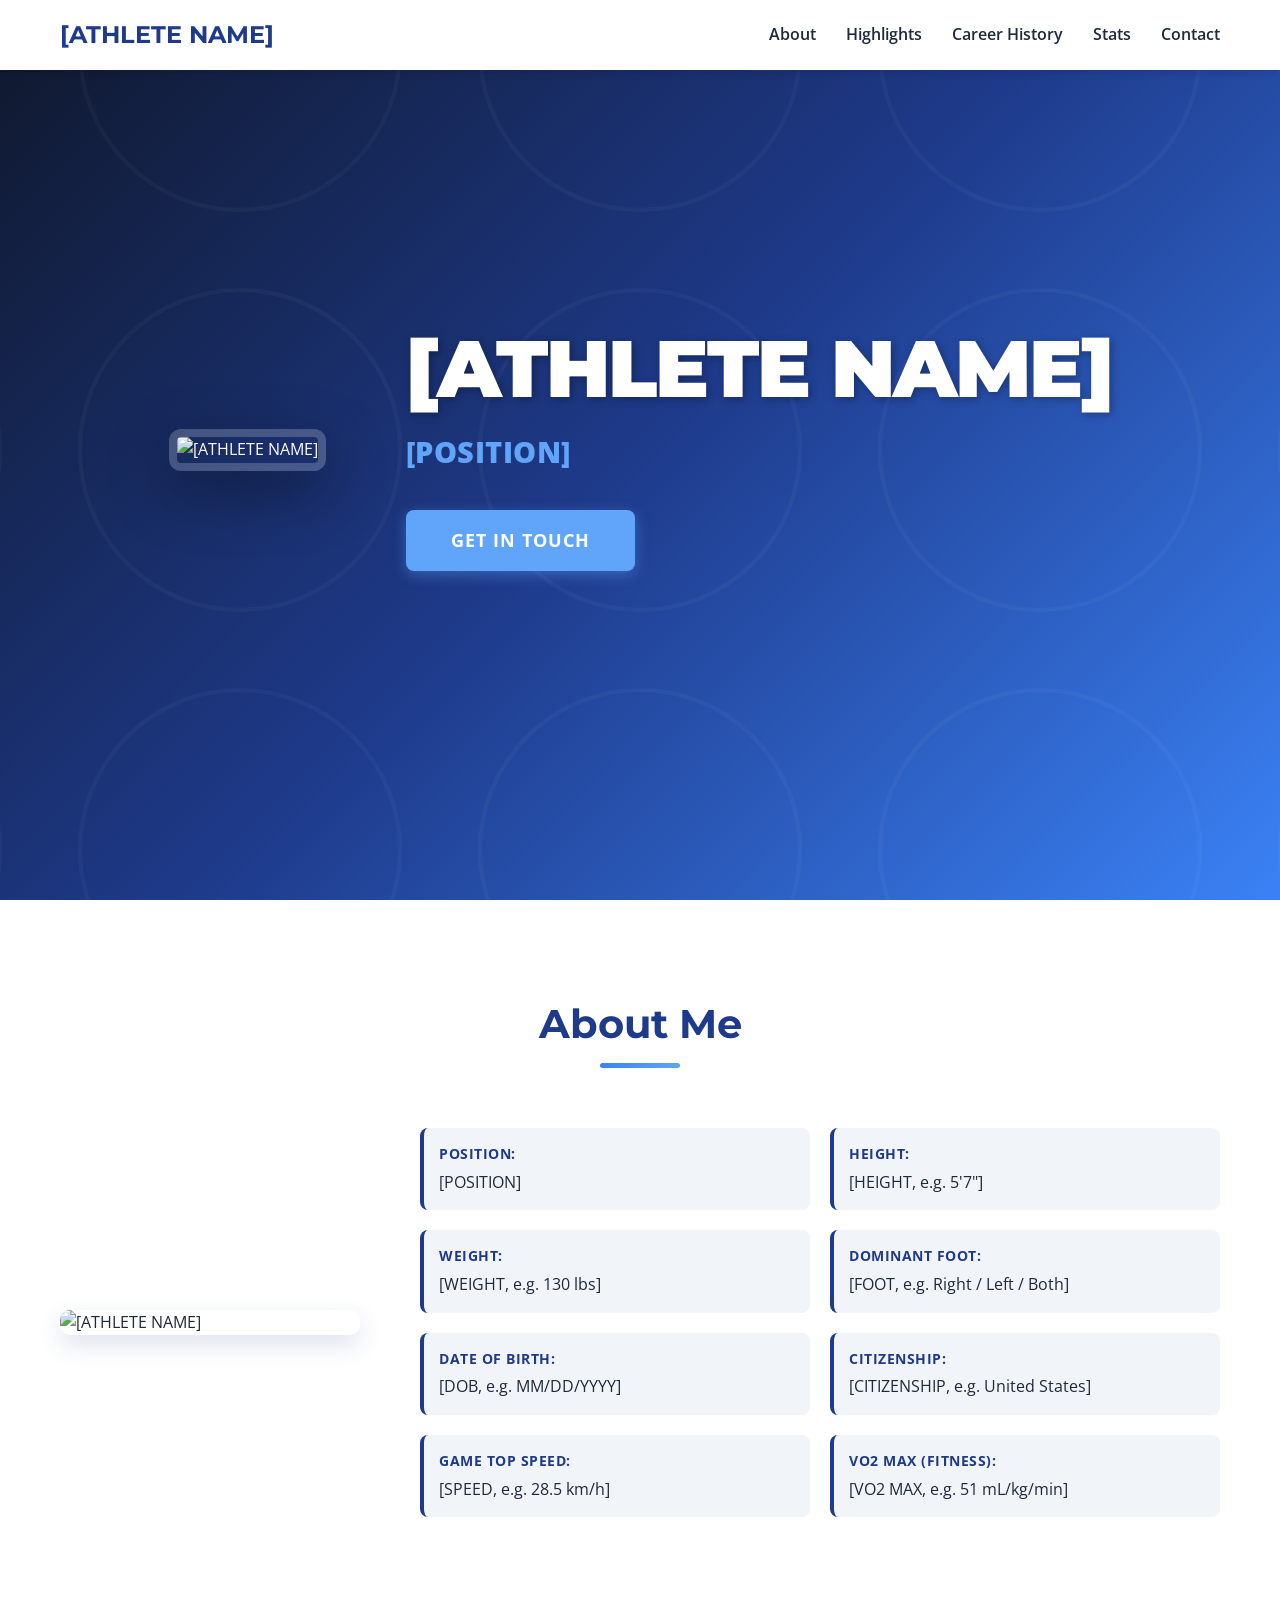
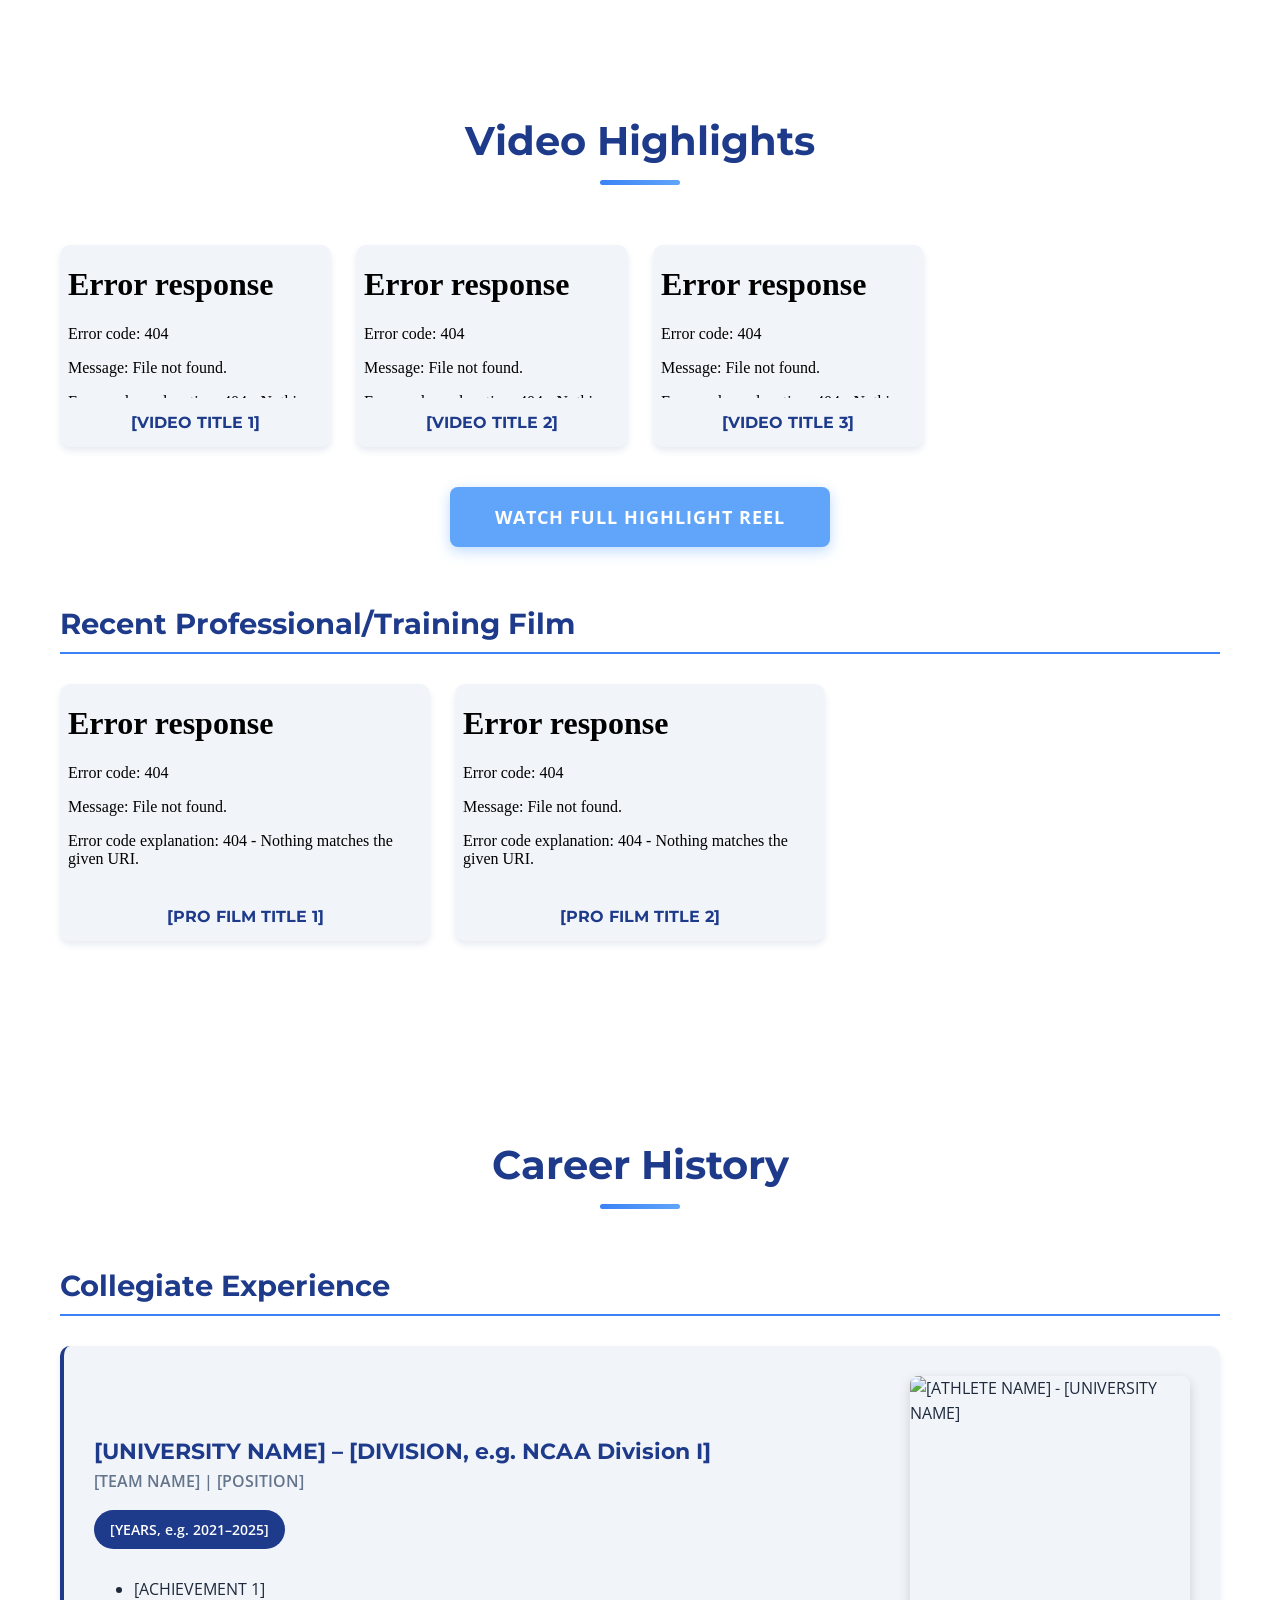
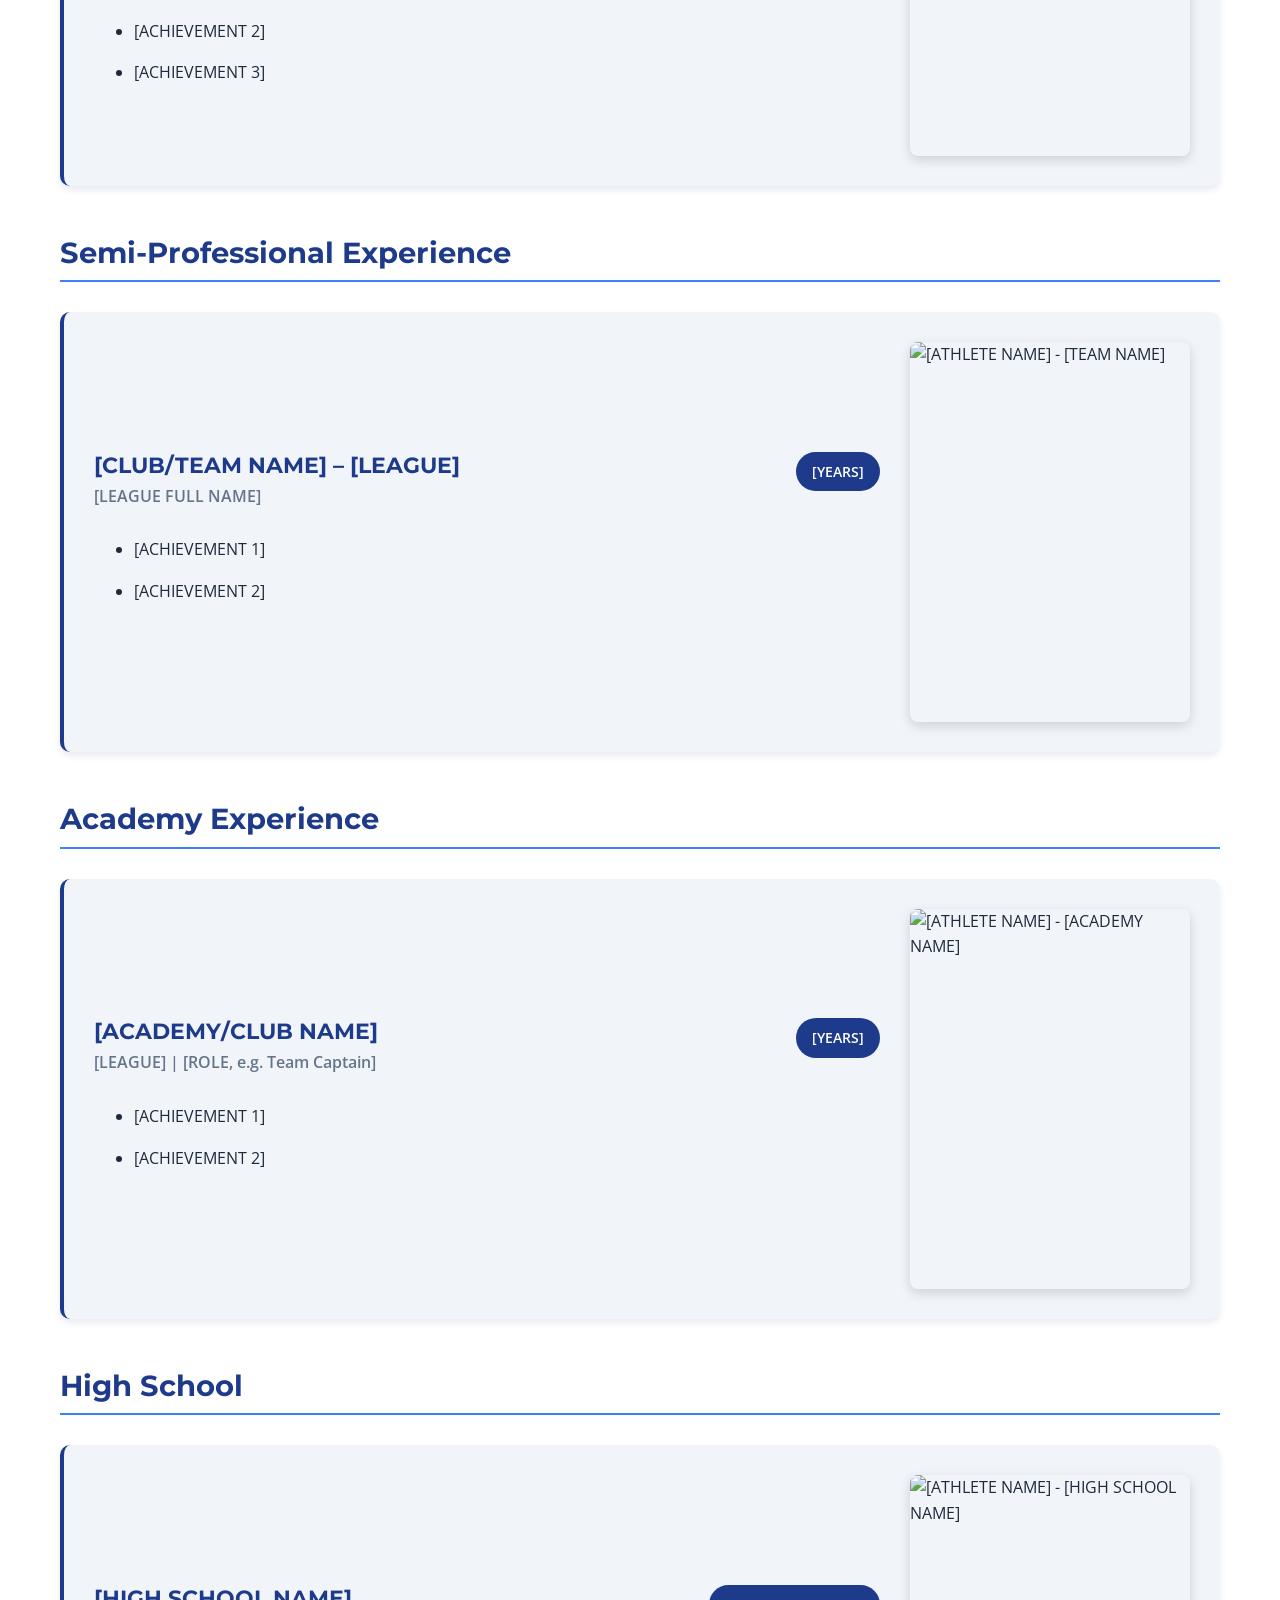
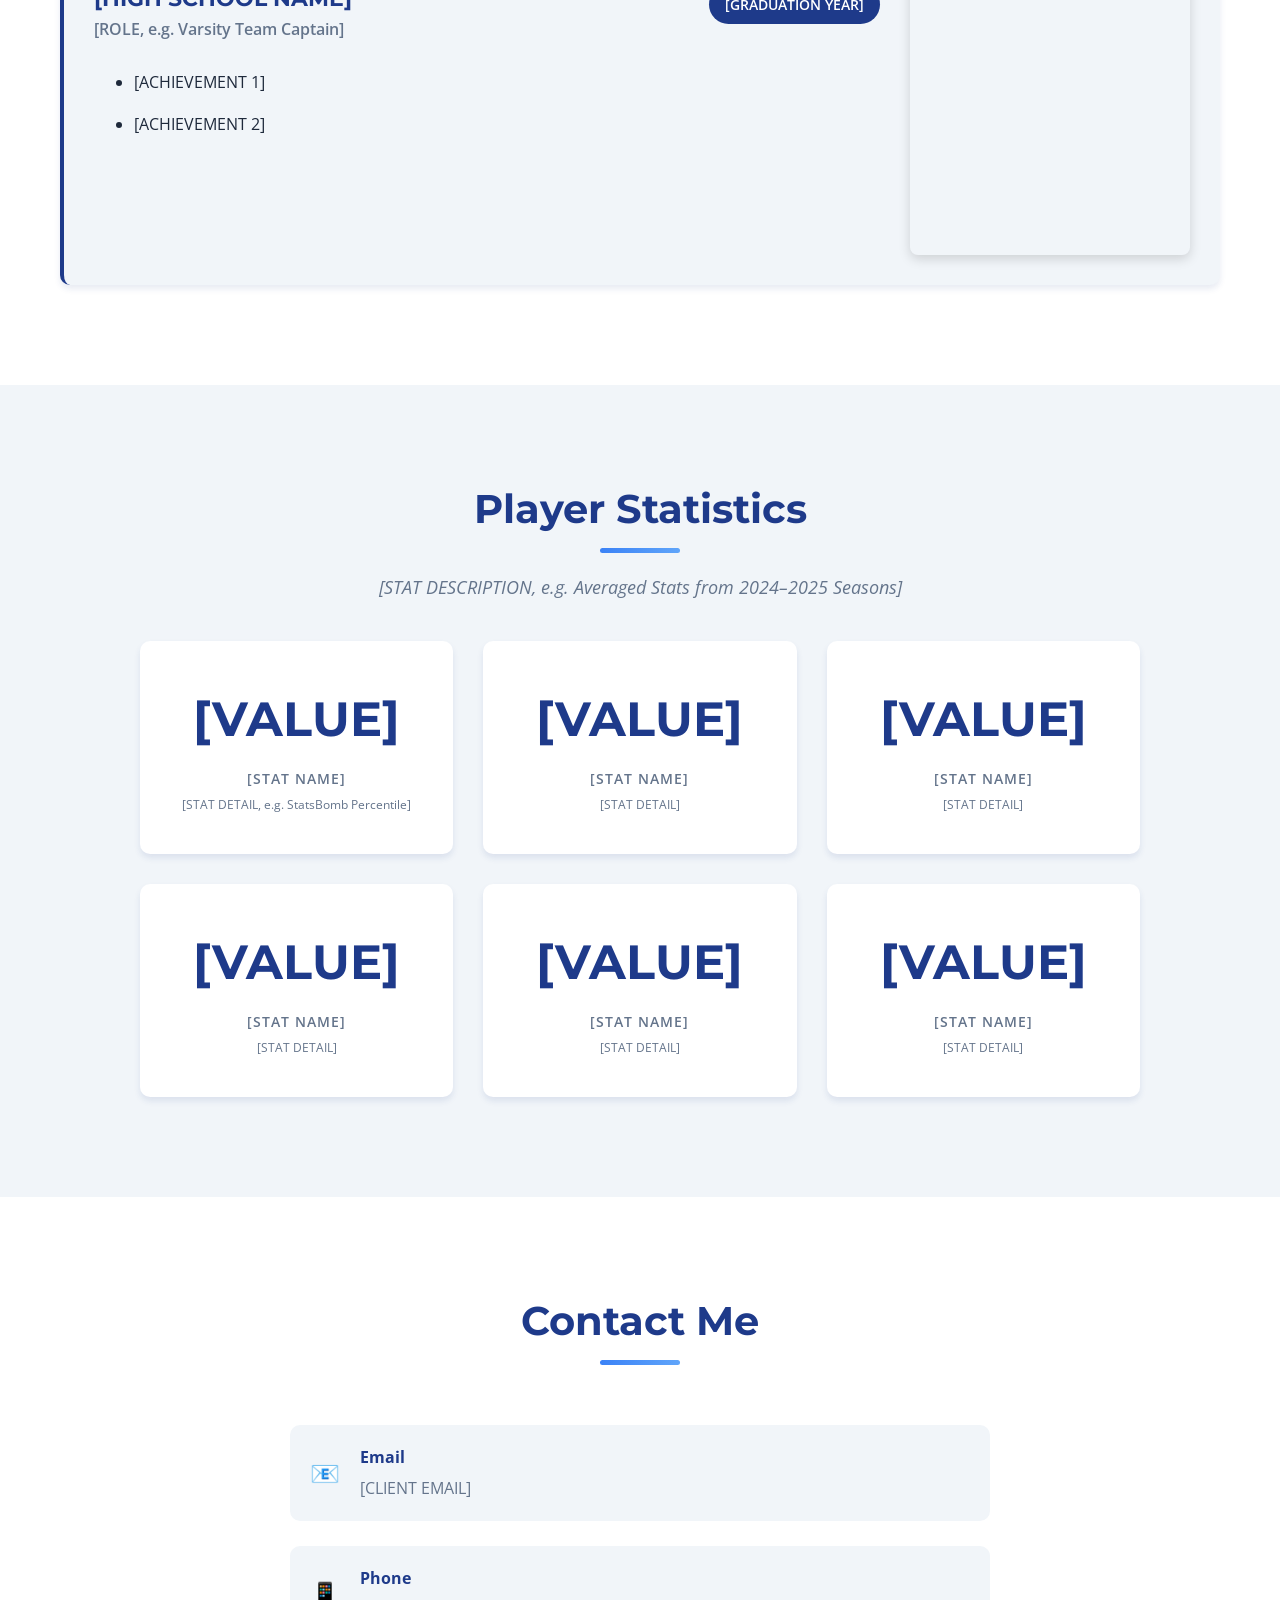
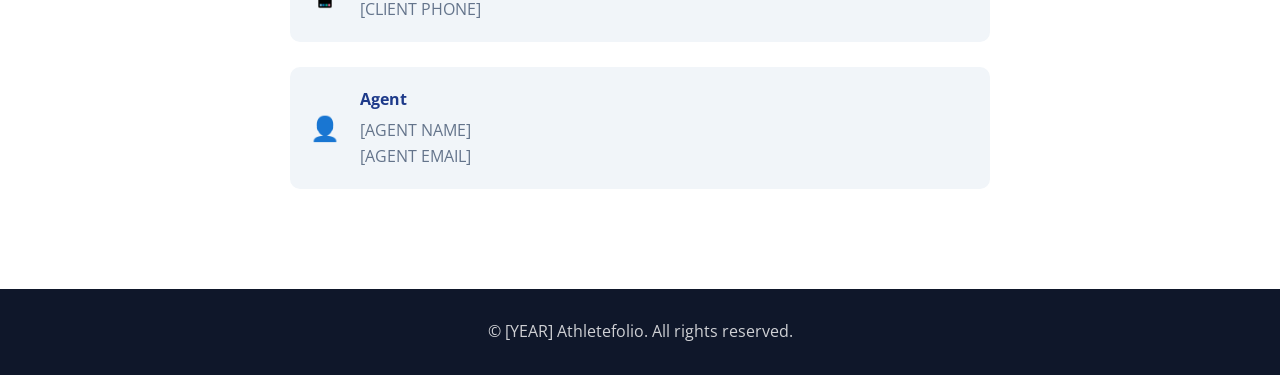
==== commit 133dec5c: "Jordan Williams rebrand + social section + favicon + footer credit - Rename Jane Doe Sample to Jorda" ====
--- a/_template/index.html
+++ b/_template/index.html
@@ -338,7 +338,7 @@
     <!-- Footer -->
     <footer class="footer">
         <div class="container">
-            <p>&copy; [YEAR] [ATHLETE NAME]. All rights reserved.</p>
+            <p>&copy; [YEAR] Athletefolio. All rights reserved.</p>
         </div>
     </footer>
 
